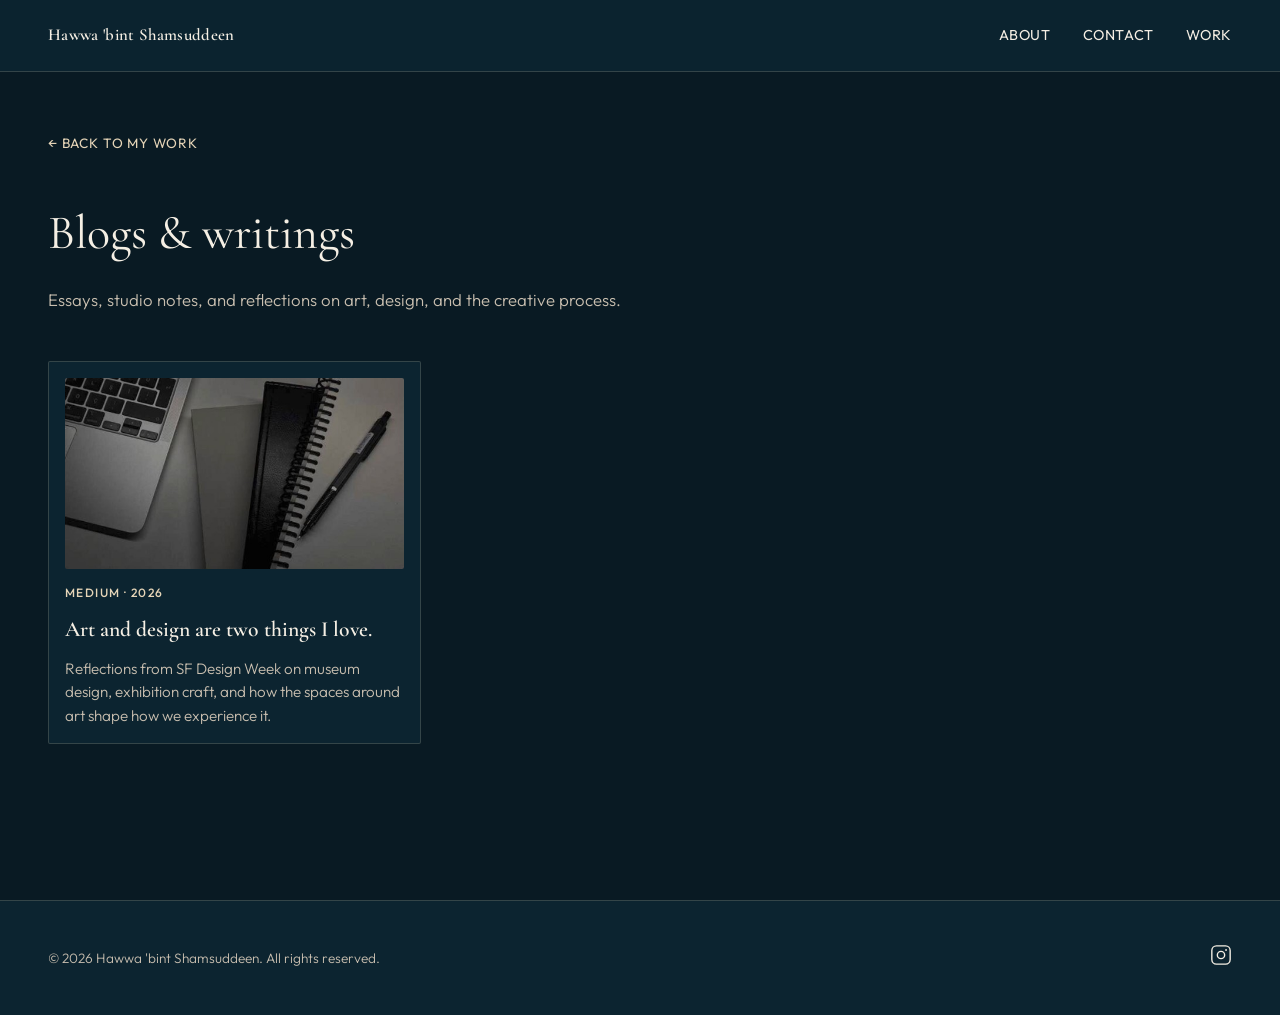
==== blogs.html @ 3ace5139 "Link blogs gallery to the Medium museum design essay. Co-authored-by: Cursor <cursoragent@cursor.com" ====
<!DOCTYPE html>
<html lang="en">
  <head>
    <meta charset="UTF-8" />
    <script>
      (function () {
        if (location.pathname.startsWith("/portfolio")) {
          var base = document.createElement("base");
          base.href = "/portfolio/";
          document.head.appendChild(base);
        }
      })();
    </script>
    <meta name="viewport" content="width=device-width, initial-scale=1.0" />
    <meta
      name="description"
      content="Blogs and writings by Hawwa 'bint Shamsuddeen — essays, studio notes, and creative reflections."
    />
    <title>Blogs & Writings — Hawwa 'bint Shamsuddeen</title>
    <link rel="preconnect" href="https://fonts.googleapis.com" />
    <link rel="preconnect" href="https://fonts.gstatic.com" crossorigin />
    <link
      href="https://fonts.googleapis.com/css2?family=Cormorant+Garamond:ital,wght@0,400;0,600;1,400&family=Outfit:wght@300;400;500&display=swap"
      rel="stylesheet"
    />
    <link rel="stylesheet" href="css/styles.css" />
  </head>
  <body>
    <header class="site-header">
      <a class="logo logo--static" href="index.html">Hawwa&nbsp;'bint&nbsp;Shamsuddeen</a>
      <nav class="nav" aria-label="Main">
        <a href="index.html#about">About</a>
        <a href="index.html#contact">Contact</a>
        <a href="index.html#work">Work</a>
      </nav>
      <button
        class="menu-toggle"
        type="button"
        aria-expanded="false"
        aria-controls="mobile-nav"
        aria-label="Open menu"
      >
        <span></span>
        <span></span>
      </button>
    </header>

    <nav id="mobile-nav" class="mobile-nav" hidden aria-label="Mobile">
      <a href="index.html#about">About</a>
      <a href="index.html#contact">Contact</a>
      <a href="index.html#work">Work</a>
    </nav>

    <main class="category-page">
      <div class="category-page-inner">
        <a class="back-link" href="index.html#work">← Back to My work</a>

        <header class="category-header">
          <h1>Blogs &amp; writings</h1>
          <p>
            Essays, studio notes, and reflections on art, design, and the creative
            process.
          </p>
        </header>

        <div class="writing-gallery">
          <a
            class="writing-project"
            href="https://medium.com/@hawwashamsuddeen6/art-and-design-are-two-things-i-love-97d0a8aad05a"
            target="_blank"
            rel="noopener noreferrer"
          >
            <span class="writing-project-thumb">
              <img
                src="images/blogs-writings.jpg"
                alt=""
                width="400"
                height="225"
                loading="lazy"
              />
            </span>
            <span class="writing-project-meta">Medium · 2026</span>
            <h2>Art and design are two things I love.</h2>
            <p>
              Reflections from SF Design Week on museum design, exhibition craft,
              and how the spaces around art shape how we experience it.
            </p>
          </a>
        </div>
      </div>
    </main>

    <footer class="site-footer">
      <p>© <span id="year"></span> Hawwa 'bint Shamsuddeen. All rights reserved.</p>
      <a
        href="https://www.instagram.com/hawwabintshamsuddeen_/"
        target="_blank"
        rel="noopener noreferrer"
        aria-label="Instagram"
      >
        <svg
          class="icon"
          width="22"
          height="22"
          viewBox="0 0 24 24"
          fill="none"
          stroke="currentColor"
          stroke-width="1.5"
          aria-hidden="true"
        >
          <rect x="2" y="2" width="20" height="20" rx="5" />
          <circle cx="12" cy="12" r="4" />
          <circle cx="17.5" cy="6.5" r="1" fill="currentColor" stroke="none" />
        </svg>
      </a>
    </footer>

    <script src="js/main.js"></script>
  </body>
</html>
---- css/styles.css ----
*,
*::before,
*::after {
  box-sizing: border-box;
}

:root {
  --bg: #0c2430;
  --bg-alt: #143241;
  --text: #f5efe4;
  --text-muted: #c9bfb0;
  --accent: #e6d5b8;
  --accent-hover: #f5ead6;
  --accent-on: #0c2430;
  --border: rgba(230, 213, 184, 0.18);
  --font-display: "Cormorant Garamond", Georgia, serif;
  --font-body: "Outfit", system-ui, sans-serif;
  --max-width: 1200px;
  --header-height: 72px;
  --polaroid-beige: #dcc9a8;
}

html {
  scroll-behavior: smooth;
}

body {
  margin: 0;
  font-family: var(--font-body);
  font-weight: 300;
  font-size: 1.05rem;
  line-height: 1.65;
  color: var(--text);
  background: var(--bg);
}

img {
  display: block;
  max-width: 100%;
  height: auto;
}

a {
  color: inherit;
  text-decoration: none;
}

code {
  font-size: 0.9em;
  padding: 0.15em 0.4em;
  background: var(--bg-alt);
  border-radius: 3px;
}

/* Header */

.site-header {
  position: sticky;
  top: 0;
  z-index: 100;
  display: flex;
  align-items: center;
  justify-content: space-between;
  height: var(--header-height);
  padding: 0 clamp(1.25rem, 4vw, 3rem);
  background: rgba(12, 36, 48, 0.92);
  backdrop-filter: blur(10px);
  border-bottom: 1px solid var(--border);
}

.logo {
  --logo-progress: 0;
  position: absolute;
  left: clamp(1.25rem, 4vw, 3rem);
  display: block;
  opacity: var(--logo-progress);
  filter: blur(calc((1 - var(--logo-progress)) * 8px));
  pointer-events: none;
  font-family: var(--font-display);
  font-size: clamp(0.8rem, 2vw, 1.05rem);
  font-weight: 600;
  letter-spacing: 0.02em;
  line-height: 1.2;
  white-space: nowrap;
  will-change: opacity, filter;
}

@media (prefers-reduced-motion: reduce) {
  .logo {
    filter: none;
    will-change: opacity;
  }
}

.nav {
  display: flex;
  gap: 2rem;
  margin-left: auto;
  font-size: 0.9rem;
  font-weight: 400;
  letter-spacing: 0.04em;
  text-transform: uppercase;
}

.nav a {
  position: relative;
  transition: color 0.2s;
}

.nav a:not(.nav-instagram)::after {
  content: "";
  position: absolute;
  left: 0;
  bottom: -4px;
  width: 100%;
  height: 1px;
  background: var(--accent);
  transform: scaleX(0);
  transform-origin: left;
  transition: transform 0.25s ease;
}

.nav a:not(.nav-instagram):hover::after,
.nav a:not(.nav-instagram):focus-visible::after {
  transform: scaleX(1);
}

.nav-instagram {
  color: var(--accent);
}

.menu-toggle {
  display: none;
  flex-direction: column;
  justify-content: center;
  gap: 6px;
  width: 40px;
  height: 40px;
  margin-left: auto;
  padding: 0;
  border: none;
  background: transparent;
  cursor: pointer;
}

.menu-toggle span {
  display: block;
  width: 22px;
  height: 1.5px;
  background: var(--text);
  transition: transform 0.2s, opacity 0.2s;
}

.mobile-nav {
  display: none;
  flex-direction: column;
  gap: 1.25rem;
  padding: 1.5rem clamp(1.25rem, 4vw, 3rem) 2rem;
  background: var(--bg);
  border-bottom: 1px solid var(--border);
  font-size: 1.1rem;
  letter-spacing: 0.06em;
  text-transform: uppercase;
}

.mobile-nav[hidden] {
  display: none;
}

.mobile-nav.is-open {
  display: flex;
}

/* Hero */

.hero {
  max-width: var(--max-width);
  margin: 0 auto;
  padding: clamp(2rem, 6vw, 4rem) clamp(1.25rem, 4vw, 3rem)
    clamp(3rem, 8vw, 5rem);
}

.hero-label {
  margin: 0 0 1rem;
  font-size: 0.8rem;
  font-weight: 500;
  letter-spacing: 0.2em;
  text-transform: uppercase;
  color: var(--accent);
}

.hero h1 {
  margin: 0 0 clamp(4.5rem, 12vw, 7rem);
  font-family: var(--font-display);
  font-size: clamp(2.25rem, 6.5vw, 4rem);
  font-weight: 400;
  line-height: 1.1;
  letter-spacing: -0.02em;
  text-align: center;
  color: var(--accent);
}

.hero-text {
  max-width: 32ch;
  margin: 0 0 2.5rem;
  color: var(--text-muted);
}

.hero-actions {
  display: flex;
  flex-wrap: wrap;
  gap: 1rem;
}

.btn {
  display: inline-flex;
  align-items: center;
  gap: 0.5rem;
  padding: 0.85rem 1.6rem;
  font-family: var(--font-body);
  font-size: 0.85rem;
  font-weight: 400;
  letter-spacing: 0.08em;
  text-transform: uppercase;
  border-radius: 2px;
  transition: background 0.2s, color 0.2s, border-color 0.2s;
}

.btn-primary {
  color: var(--accent-on);
  background: var(--accent);
  border: 1px solid var(--accent);
}

.btn-primary:hover,
.btn-primary:focus-visible {
  background: var(--accent-hover);
  border-color: var(--accent-hover);
}

.btn-outline {
  color: var(--accent);
  background: transparent;
  border: 1px solid var(--border);
}

.btn-outline:hover,
.btn-outline:focus-visible {
  color: var(--accent-hover);
  border-color: var(--accent);
}

.icon {
  flex-shrink: 0;
}

/* Gallery */

.gallery-section {
  padding: clamp(2rem, 5vw, 3rem) clamp(1.25rem, 4vw, 3rem);
  background: var(--bg-alt);
}

.gallery-section--polaroids {
  background: color-mix(in srgb, var(--bg) 72%, black);
  padding: clamp(3rem, 8vw, 5.5rem) clamp(1.5rem, 5vw, 4rem);
}

.section-header {
  max-width: var(--max-width);
  margin: 0 auto 2.5rem;
}

.section-header h2 {
  margin: 0 0 0.5rem;
  font-family: var(--font-display);
  font-size: clamp(2rem, 5vw, 3rem);
  font-weight: 400;
}

.section-header--compact {
  margin-bottom: 1.25rem;
}

.section-header--compact h2 {
  font-size: clamp(1.75rem, 4vw, 2.25rem);
}

.gallery-section--polaroids .section-header--compact {
  margin-bottom: clamp(2rem, 5vw, 3rem);
  text-align: center;
}

.gallery-section--polaroids .section-header--compact h2 {
  color: var(--text);
}

.gallery-section--polaroids .section-header p {
  margin: 0 auto;
  max-width: 42ch;
  text-align: center;
  font-size: 0.95rem;
  line-height: 1.65;
  color: var(--text-muted);
}

/* Polaroid row */

.polaroids {
  display: flex;
  justify-content: center;
  align-items: flex-start;
  gap: clamp(2.5rem, 8vw, 6rem);
  max-width: var(--max-width);
  margin: 0 auto;
  padding: 1rem 2rem 2rem;
}

.polaroid {
  display: flex;
  flex-direction: column;
  align-items: center;
  flex: 0 1 clamp(14rem, 22vw, 20rem);
  max-width: 20rem;
  transform: none;
}

.polaroid-frame {
  width: 100%;
  padding: 0.35rem;
  background-color: var(--polaroid-beige);
  opacity: 1;
  box-shadow: 0 10px 32px rgba(0, 0, 0, 0.55);
  transform: none;
}

.polaroid-photo {
  display: block;
  width: 100%;
  aspect-ratio: 3 / 4;
  padding: 0;
  border: none;
  background: #111;
  cursor: zoom-in;
  overflow: hidden;
}

.polaroid-photo--link {
  cursor: pointer;
}

.polaroid-photo img {
  width: 100%;
  height: 100%;
  object-fit: cover;
  object-position: center;
  transform: none;
  transition: transform 0.35s ease;
}

.polaroid-photo:hover img,
.polaroid-photo:focus-visible img {
  transform: scale(1.04);
}

.polaroid-label {
  width: 100%;
  margin: 0.85rem 0 0;
  min-height: 2.6em;
  font-family: var(--font-body);
  font-size: 1.05rem;
  font-weight: 300;
  letter-spacing: normal;
  text-align: center;
  color: var(--text-muted);
  line-height: 1.65;
}

.polaroid-card {
  text-decoration: none;
  color: inherit;
  cursor: pointer;
  transition: transform 0.25s ease;
}

.polaroid-card:hover,
.polaroid-card:focus-visible {
  transform: translateY(-4px);
}

.polaroid-card .polaroid-photo {
  cursor: inherit;
}

.polaroid-card:focus-visible {
  outline: 2px solid var(--accent);
  outline-offset: 4px;
}

.logo--static {
  --logo-progress: 1;
  opacity: 1;
  filter: none;
  pointer-events: auto;
}

/* Category gallery pages */

.category-page {
  padding: clamp(2rem, 5vw, 3.5rem) clamp(1.25rem, 4vw, 3rem)
    clamp(4rem, 8vw, 6rem);
  background: color-mix(in srgb, var(--bg) 72%, black);
  min-height: calc(100vh - var(--header-height));
}

.category-page-inner {
  max-width: var(--max-width);
  margin: 0 auto;
}

.back-link {
  display: inline-flex;
  align-items: center;
  gap: 0.4rem;
  margin-bottom: clamp(1.5rem, 4vw, 2.5rem);
  font-size: 0.85rem;
  font-weight: 400;
  letter-spacing: 0.06em;
  text-transform: uppercase;
  color: var(--accent);
  transition: color 0.2s;
}

.back-link:hover,
.back-link:focus-visible {
  color: var(--accent-hover);
}

.category-header {
  margin-bottom: clamp(2rem, 5vw, 3rem);
}

.category-header h1 {
  margin: 0 0 0.75rem;
  font-family: var(--font-display);
  font-size: clamp(2rem, 5vw, 3rem);
  font-weight: 400;
}

.category-header p {
  margin: 0;
  max-width: 55ch;
  color: var(--text-muted);
}

.project-gallery {
  display: grid;
  grid-template-columns: repeat(auto-fill, minmax(min(100%, 260px), 1fr));
  gap: clamp(1.25rem, 3vw, 2rem);
}

.project-card {
  display: flex;
  flex-direction: column;
  gap: 0.75rem;
}

.project-card .gallery-trigger img {
  aspect-ratio: 4 / 5;
}

.writing-gallery {
  display: grid;
  grid-template-columns: repeat(auto-fill, minmax(min(100%, 300px), 1fr));
  gap: clamp(1.25rem, 3vw, 2rem);
}

.writing-project {
  display: flex;
  flex-direction: column;
  gap: 0.85rem;
  padding: 1rem;
  border: 1px solid var(--border);
  border-radius: 2px;
  background: var(--bg);
  text-decoration: none;
  color: inherit;
  transition: border-color 0.2s, transform 0.2s;
}

.writing-project:hover,
.writing-project:focus-visible {
  border-color: var(--accent);
  transform: translateY(-2px);
}

.writing-project-thumb {
  display: block;
  overflow: hidden;
  border-radius: 2px;
}

.writing-project-thumb img {
  width: 100%;
  aspect-ratio: 16 / 9;
  object-fit: cover;
  transition: transform 0.35s ease;
}

.writing-project:hover .writing-project-thumb img,
.writing-project:focus-visible .writing-project-thumb img {
  transform: scale(1.03);
}

.writing-project-meta {
  font-size: 0.75rem;
  font-weight: 500;
  letter-spacing: 0.12em;
  text-transform: uppercase;
  color: var(--accent);
}

.writing-project h2 {
  margin: 0;
  font-family: var(--font-display);
  font-size: 1.35rem;
  font-weight: 600;
  line-height: 1.25;
}

.writing-project p {
  margin: 0;
  font-size: 0.95rem;
  color: var(--text-muted);
  line-height: 1.55;
}

.gallery {
  display: grid;
  grid-template-columns: repeat(12, 1fr);
  gap: clamp(1rem, 2vw, 1.5rem);
  max-width: var(--max-width);
  margin: 0 auto;
}

.gallery-item {
  grid-column: span 4;
  display: flex;
  flex-direction: column;
  gap: 0.75rem;
}

.gallery-item--tall {
  grid-column: span 4;
}

.gallery-item--wide {
  grid-column: span 8;
}

.gallery-trigger {
  display: block;
  width: 100%;
  padding: 0;
  border: none;
  background: none;
  cursor: zoom-in;
  overflow: hidden;
  border-radius: 2px;
}

.gallery-trigger img {
  width: 100%;
  height: 100%;
  object-fit: cover;
  aspect-ratio: 4 / 5;
  transition: transform 0.5s ease;
}

.gallery-item--wide .gallery-trigger img {
  aspect-ratio: 16 / 9;
}

.gallery-item:not(.gallery-item--wide) .gallery-trigger img {
  aspect-ratio: 4 / 5;
}

.gallery-trigger:hover img,
.gallery-trigger:focus-visible img {
  transform: scale(1.03);
}

.gallery-caption h3,
.gallery-caption h4 {
  margin: 0;
  font-family: var(--font-display);
  font-size: 1.25rem;
  font-weight: 600;
}

.gallery-caption span {
  font-size: 0.85rem;
  color: var(--text-muted);
}

/* Personal details */

.personal {
  display: grid;
  grid-template-columns: 1fr 1fr;
  gap: clamp(2rem, 6vw, 4rem);
  align-items: start;
  max-width: var(--max-width);
  margin: 0 auto;
  padding: clamp(2.5rem, 6vw, 4rem) clamp(1.25rem, 4vw, 3rem)
    clamp(3rem, 8vw, 5rem);
  scroll-margin-top: var(--header-height);
}

.personal-image {
  position: sticky;
  top: calc(var(--header-height) + 1.5rem);
}

.personal-image img {
  width: min(100%, 22rem);
  aspect-ratio: 1 / 1;
  border-radius: 50%;
  object-fit: cover;
}

.personal-details {
  --personal-section-gap: 3.75rem;
}

.personal-label {
  margin: 0 0 var(--personal-section-gap);
  font-size: 0.8rem;
  font-weight: 500;
  letter-spacing: 0.2em;
  text-transform: uppercase;
  color: var(--accent);
}

.personal-details h2 {
  margin: 0 0 0.5rem;
  font-family: var(--font-display);
  font-size: clamp(1.35rem, 4.5vw, 3.25rem);
  font-weight: 400;
  line-height: 1.15;
  text-align: left;
  hyphens: none;
}

@media (min-width: 520px) {
  .personal-details h2 {
    white-space: nowrap;
  }
}

.personal-block {
  margin-bottom: 2.5rem;
}

.personal-block:not(:last-child) {
  margin-bottom: var(--personal-section-gap);
}

.personal-block:last-child {
  margin-bottom: 0;
}

.personal-block h3 {
  margin: 0 0 1rem;
  font-family: var(--font-display);
  font-size: 1.5rem;
  font-weight: 600;
}

.personal-block p {
  margin: 0 0 1.25rem;
  color: var(--text-muted);
}

.personal-block p:last-child {
  margin-bottom: 0;
}

.contact-list {
  list-style: none;
  margin: 0;
  padding: 0;
  display: flex;
  flex-direction: column;
  gap: 1rem;
}

.contact-list li {
  display: grid;
  gap: 0.2rem;
}

.contact-item--phones {
  gap: 0.35rem;
}

.contact-link {
  display: grid;
  gap: 0.2rem;
  font-size: 1.05rem;
  color: var(--accent);
  transition: color 0.2s;
}

.contact-link:hover,
.contact-link:focus-visible {
  color: var(--accent-hover);
}

.contact-label {
  font-size: 0.75rem;
  font-weight: 500;
  letter-spacing: 0.12em;
  text-transform: uppercase;
  color: var(--text-muted);
}

.contact-link:hover .contact-label,
.contact-link:focus-visible .contact-label {
  color: var(--text-muted);
}

.contact-value {
  font-size: 1.05rem;
}

.contact-phones {
  display: flex;
  flex-wrap: wrap;
  align-items: baseline;
  gap: 0.15rem;
}

.contact-phones .contact-link {
  display: inline;
}

.contact-sep {
  color: var(--text-muted);
}

#contact {
  scroll-margin-top: var(--header-height);
}

#work {
  scroll-margin-top: var(--header-height);
}

/* Footer */

.site-footer {
  display: flex;
  align-items: center;
  justify-content: space-between;
  padding: 2rem clamp(1.25rem, 4vw, 3rem);
  border-top: 1px solid var(--border);
  font-size: 0.85rem;
  color: var(--text-muted);
}

.site-footer a {
  color: var(--text);
  transition: color 0.2s;
}

.site-footer a:hover,
.site-footer a:focus-visible {
  color: var(--accent);
}

/* Lightbox */

.lightbox {
  width: min(92vw, 900px);
  max-height: 90vh;
  padding: 0;
  border: none;
  border-radius: 4px;
  background: var(--bg);
  box-shadow: 0 24px 80px rgba(0, 0, 0, 0.25);
}

.lightbox::backdrop {
  background: rgba(6, 18, 24, 0.85);
}

.lightbox-close {
  position: absolute;
  top: 0.75rem;
  right: 0.75rem;
  z-index: 1;
  width: 40px;
  height: 40px;
  border: none;
  background: rgba(20, 50, 65, 0.95);
  font-size: 1.5rem;
  line-height: 1;
  color: var(--text);
  cursor: pointer;
  border-radius: 50%;
}

.lightbox-figure {
  margin: 0;
}

.lightbox-figure img {
  width: 100%;
  max-height: 75vh;
  object-fit: contain;
  background: #111;
}

.lightbox-figure figcaption {
  padding: 1.25rem 1.5rem 1.5rem;
}

.lightbox-figure h3 {
  margin: 0 0 0.25rem;
  font-family: var(--font-display);
  font-size: 1.5rem;
  font-weight: 600;
}

.lightbox-figure p {
  margin: 0;
  font-size: 0.9rem;
  color: var(--text-muted);
}

/* Responsive */

@media (max-width: 900px) {
  .gallery-item,
  .gallery-item--tall,
  .gallery-item--wide {
    grid-column: span 6;
  }
}

@media (max-width: 640px) {
  .nav {
    display: none;
  }

  .menu-toggle {
    display: flex;
  }

  .menu-toggle[aria-expanded="true"] span:first-child {
    transform: translateY(3.75px) rotate(45deg);
  }

  .menu-toggle[aria-expanded="true"] span:last-child {
    transform: translateY(-3.75px) rotate(-45deg);
  }

  .gallery-item,
  .gallery-item--tall,
  .gallery-item--wide {
    grid-column: span 12;
  }

  .personal {
    grid-template-columns: 1fr;
  }

  .personal-image {
    position: static;
    order: -1;
  }

  .polaroids {
    flex-wrap: wrap;
    justify-content: center;
    gap: 2.5rem;
    padding: 1rem 0.5rem 1.5rem;
  }

  .polaroid {
    flex: 0 1 16rem;
    max-width: 16rem;
    transform: none;
  }
}

@media (prefers-reduced-motion: reduce) {
  html {
    scroll-behavior: auto;
  }

  .polaroid-card:hover,
  .polaroid-card:focus-visible {
    transform: none;
  }

  .gallery-trigger img {
    transition: none;
  }
}
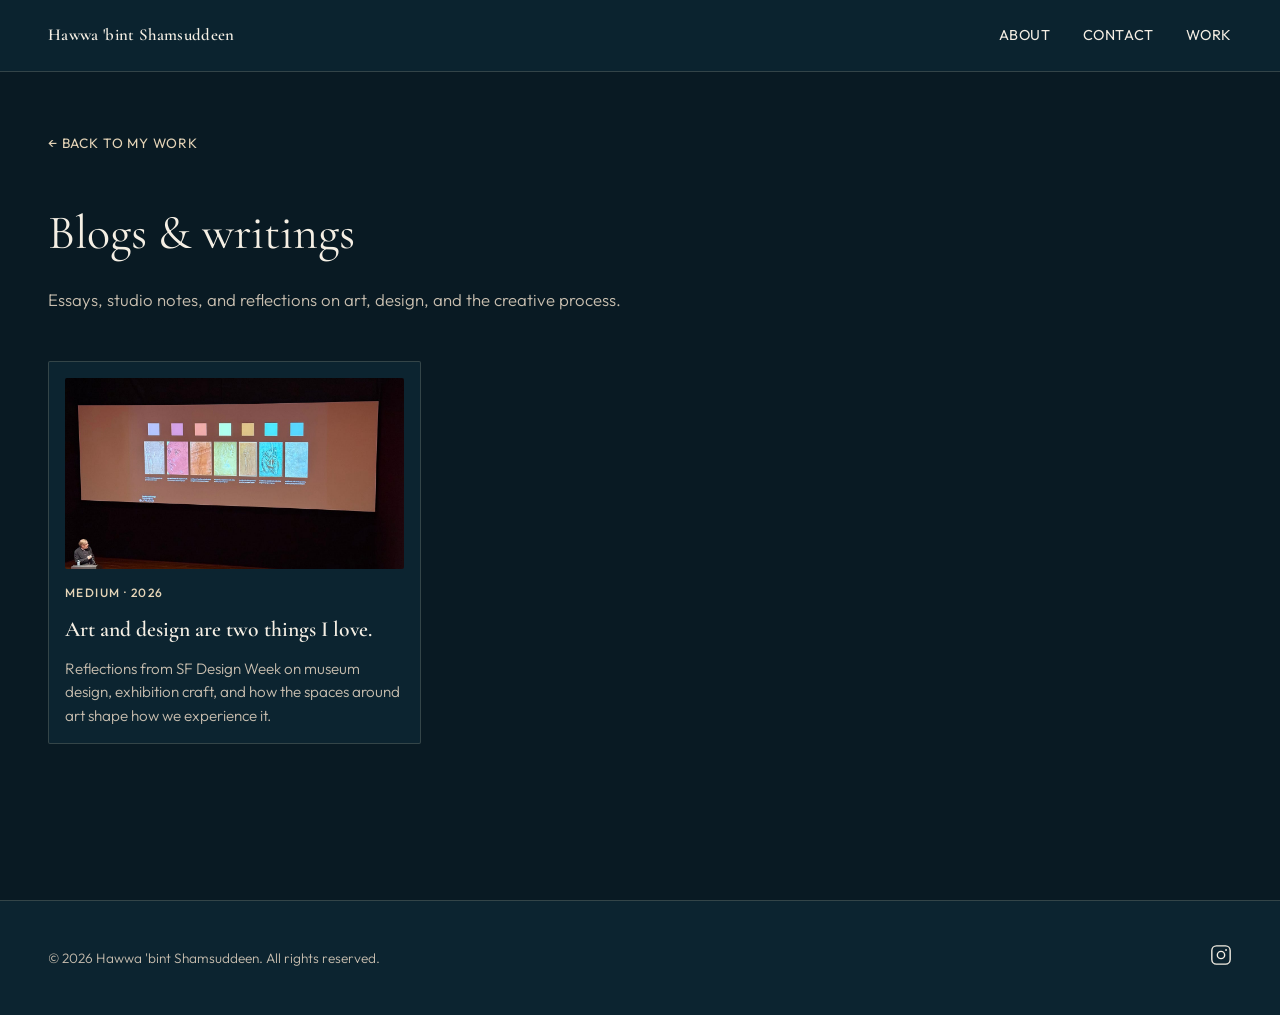
==== commit 0c4be241: "Use the Medium article image as the blog card thumbnail. Co-authored-by: Cursor <cursoragent@cursor." ====
--- a/blogs.html
+++ b/blogs.html
@@ -72,8 +72,8 @@
           >
             <span class="writing-project-thumb">
               <img
-                src="images/blogs-writings.jpg"
-                alt=""
+                src="images/writings/art-and-design-are-two-things-i-love.jpg"
+                alt="Museum gallery scene from the Medium article Art and design are two things I love"
                 width="400"
                 height="225"
                 loading="lazy"
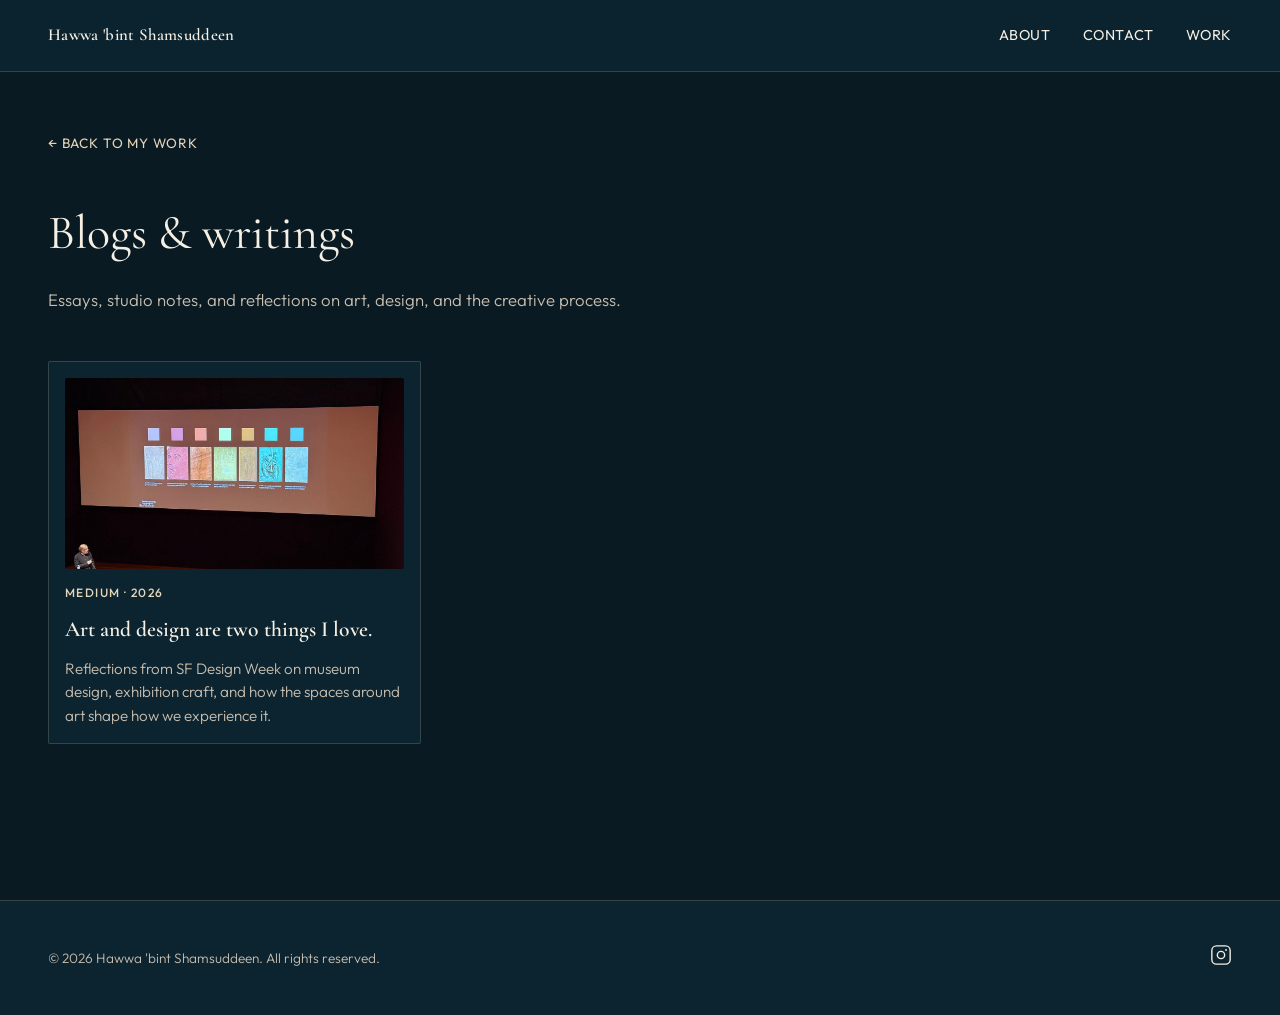
==== commit 7e571026: "Frame the Medium thumbnail on the presentation slide. Co-authored-by: Cursor <cursoragent@cursor.com" ====
--- a/blogs.html
+++ b/blogs.html
@@ -73,10 +73,11 @@
             <span class="writing-project-thumb">
               <img
                 src="images/writings/art-and-design-are-two-things-i-love.jpg"
-                alt="Museum gallery scene from the Medium article Art and design are two things I love"
+                alt="Presentation slide from Designing for Museums event, featured in the Medium article"
                 width="400"
                 height="225"
                 loading="lazy"
+                style="object-position: center 42%"
               />
             </span>
             <span class="writing-project-meta">Medium · 2026</span>
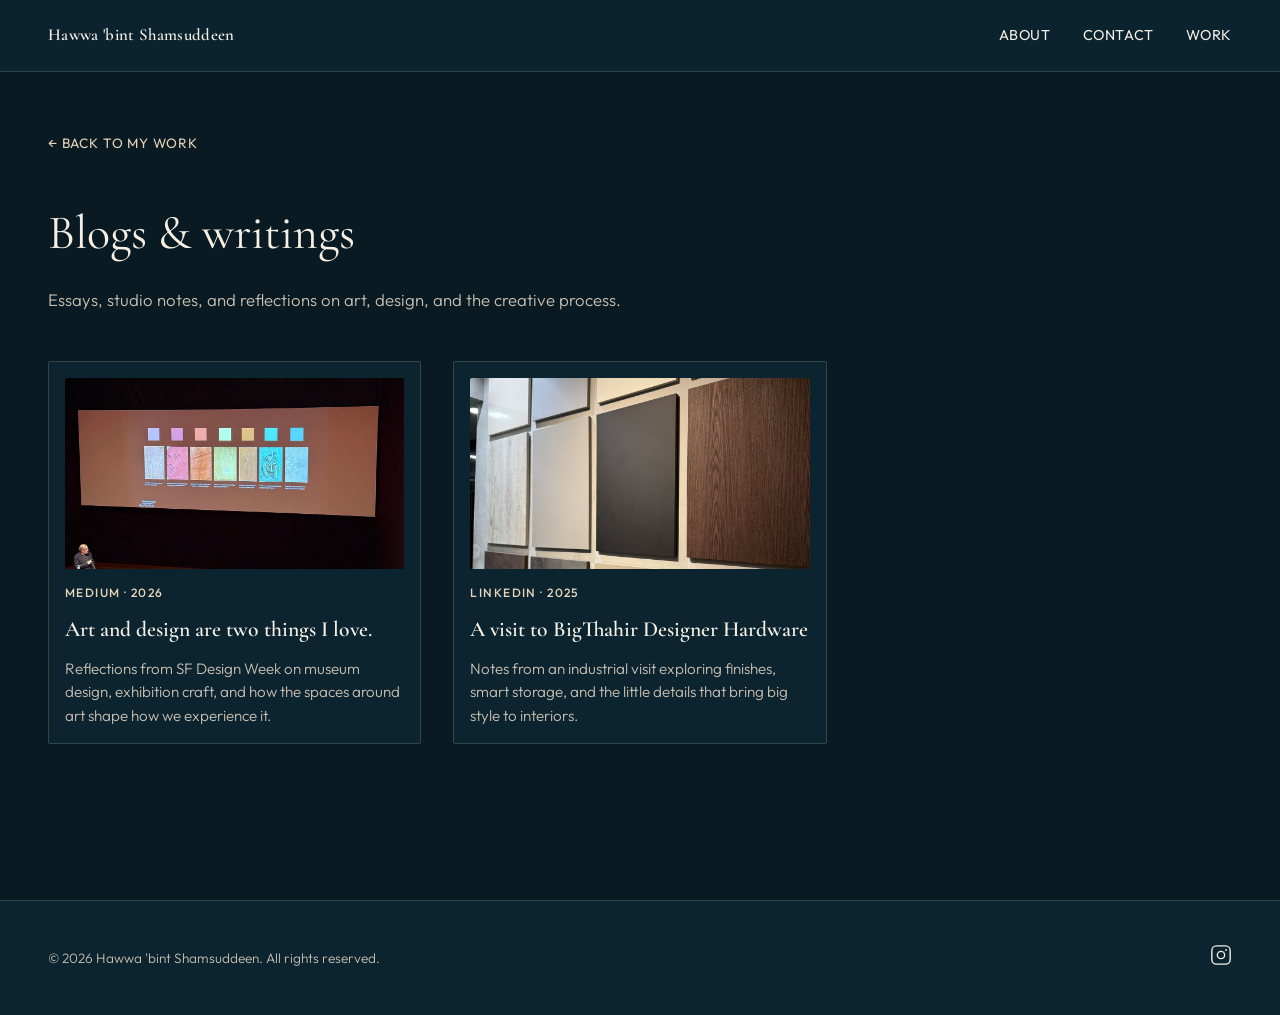
==== commit 58b498bb: "Add LinkedIn BigThahir hardware visit to writings gallery. Co-authored-by: Cursor <cursoragent@curso" ====
--- a/blogs.html
+++ b/blogs.html
@@ -87,6 +87,30 @@
               and how the spaces around art shape how we experience it.
             </p>
           </a>
+
+          <a
+            class="writing-project"
+            href="https://www.linkedin.com/posts/hawwa-bint-shamsuddeen-a054aa353_interiordesign-industrialvisit-smartstorage-ugcPost-7373330158868541440-nQmb"
+            target="_blank"
+            rel="noopener noreferrer"
+          >
+            <span class="writing-project-thumb">
+              <img
+                src="images/writings/bigthahir-designer-hardware.jpg"
+                alt="Interior design hardware samples from BigThahir Designer Hardware visit"
+                width="400"
+                height="225"
+                loading="lazy"
+                style="object-position: center 35%"
+              />
+            </span>
+            <span class="writing-project-meta">LinkedIn · 2025</span>
+            <h2>A visit to BigThahir Designer Hardware</h2>
+            <p>
+              Notes from an industrial visit exploring finishes, smart storage,
+              and the little details that bring big style to interiors.
+            </p>
+          </a>
         </div>
       </div>
     </main>
